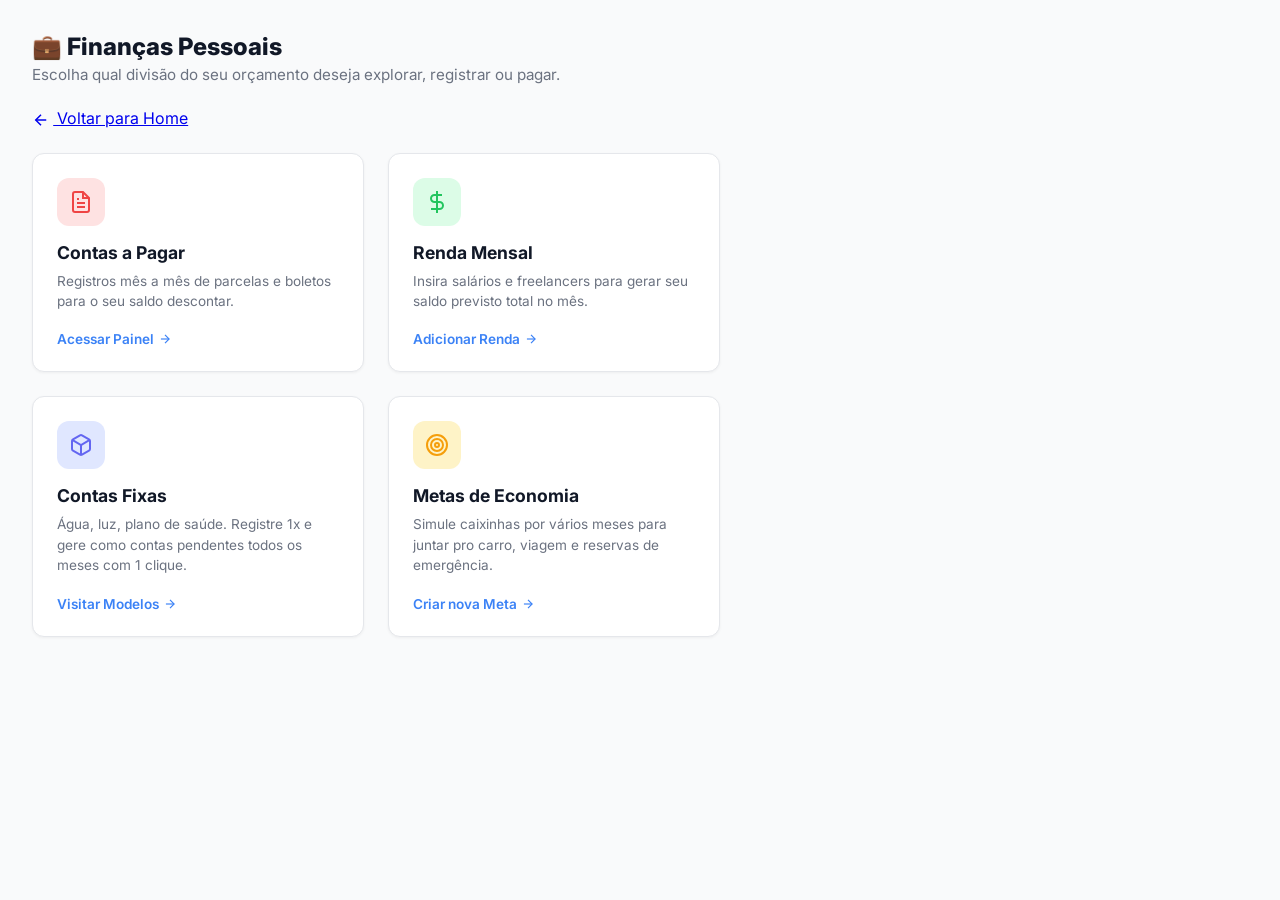
==== src/financas/index.html @ 258ad8d7 "fix: corrige navegacao, ajuda, css quebrado e identidade visual do app" ====
<!DOCTYPE html>
<html lang="pt-BR">
<head>
  <meta charset="UTF-8" />
  <meta name="viewport" content="width=device-width, initial-scale=1.0" />
  <title>Hub de Finanças — Finança Fácil</title>
  <link rel="stylesheet" href="../dashboard/dashboard.css" />
  <link rel="stylesheet" href="index.css" />
  <link rel="stylesheet" href="../onboarding/onboarding.css" />
</head>
<body>

  <header class="page-header" style="margin: 2rem;">
    <h1 class="page-title">💼 Finanças Pessoais</h1>
    <p class="page-subtitle">Escolha qual divisão do seu orçamento deseja explorar, registrar ou pagar.</p>
    
    <div style="margin-top: 1.5rem; display:flex; align-items:center;">
      <a href="../dashboard/dashboard.html" class="btn-back" style="margin-right:1rem;">
        <svg viewBox="0 0 24 24" fill="none" stroke="currentColor" stroke-width="2">
          <line x1="19" y1="12" x2="5" y2="12"></line><polyline points="12 19 5 12 12 5"></polyline>
        </svg>
        Voltar para Home
      </a>
      <!-- Podemos injetar context aqui se quiser depois, mas não é crucial no hub -->
    </div>

    <!-- Cards Hub -->
    <div class="hub-grid">
      
      <!-- Contas Pendentes -->
      <a href="contas/contas.html" class="hub-card">
        <div class="hub-card-icon icon-contas">
          <svg viewBox="0 0 24 24" fill="none" stroke="currentColor" stroke-width="2">
            <path d="M14 2H6a2 2 0 0 0-2 2v16a2 2 0 0 0 2 2h12a2 2 0 0 0 2-2V8z"></path>
            <polyline points="14 2 14 8 20 8"></polyline>
            <line x1="16" y1="13" x2="8" y2="13"></line>
            <line x1="16" y1="17" x2="8" y2="17"></line>
            <polyline points="10 9 9 9 8 9"></polyline>
          </svg>
        </div>
        <h3 class="hub-card-title">Contas a Pagar</h3>
        <p class="hub-card-desc">Registros mês a mês de parcelas e boletos para o seu saldo descontar.</p>
        <span class="hub-card-action">Acessar Painel <svg width="14" height="14" viewBox="0 0 24 24" fill="none" stroke="currentColor" stroke-width="2"><line x1="5" y1="12" x2="19" y2="12"></line><polyline points="12 5 19 12 12 19"></polyline></svg></span>
      </a>

      <!-- Renda -->
      <a href="renda/renda.html" class="hub-card">
        <div class="hub-card-icon icon-renda">
          <svg viewBox="0 0 24 24" fill="none" stroke="currentColor" stroke-width="2">
            <line x1="12" y1="1" x2="12" y2="23"></line>
            <path d="M17 5H9.5a3.5 3.5 0 0 0 0 7h5a3.5 3.5 0 0 1 0 7H6"></path>
          </svg>
        </div>
        <h3 class="hub-card-title">Renda Mensal</h3>
        <p class="hub-card-desc">Insira salários e freelancers para gerar seu saldo previsto total no mês.</p>
        <span class="hub-card-action">Adicionar Renda <svg width="14" height="14" viewBox="0 0 24 24" fill="none" stroke="currentColor" stroke-width="2"><line x1="5" y1="12" x2="19" y2="12"></line><polyline points="12 5 19 12 12 19"></polyline></svg></span>
      </a>

      <!-- Contas Fixas -->
      <a href="contas-fixas/contas-fixas.html" class="hub-card">
        <div class="hub-card-icon icon-fixas">
          <svg viewBox="0 0 24 24" fill="none" stroke="currentColor" stroke-width="2">
            <path d="M21 16V8a2 2 0 0 0-1-1.73l-7-4a2 2 0 0 0-2 0l-7 4A2 2 0 0 0 3 8v8a2 2 0 0 0 1 1.73l7 4a2 2 0 0 0 2 0l7-4A2 2 0 0 0 21 16z"></path>
            <polyline points="3.27 6.96 12 12.01 20.73 6.96"></polyline>
            <line x1="12" y1="22.08" x2="12" y2="12"></line>
          </svg>
        </div>
        <h3 class="hub-card-title">Contas Fixas</h3>
        <p class="hub-card-desc">Água, luz, plano de saúde. Registre 1x e gere como contas pendentes todos os meses com 1 clique.</p>
        <span class="hub-card-action">Visitar Modelos <svg width="14" height="14" viewBox="0 0 24 24" fill="none" stroke="currentColor" stroke-width="2"><line x1="5" y1="12" x2="19" y2="12"></line><polyline points="12 5 19 12 12 19"></polyline></svg></span>
      </a>

      <!-- Metas -->
      <a href="metas/metas.html" class="hub-card">
        <div class="hub-card-icon icon-metas">
          <svg viewBox="0 0 24 24" fill="none" stroke="currentColor" stroke-width="2">
            <circle cx="12" cy="12" r="10"></circle>
            <circle cx="12" cy="12" r="6"></circle>
            <circle cx="12" cy="12" r="2"></circle>
          </svg>
        </div>
        <h3 class="hub-card-title">Metas de Economia</h3>
        <p class="hub-card-desc">Simule caixinhas por vários meses para juntar pro carro, viagem e reservas de emergência.</p>
        <span class="hub-card-action">Criar nova Meta <svg width="14" height="14" viewBox="0 0 24 24" fill="none" stroke="currentColor" stroke-width="2"><line x1="5" y1="12" x2="19" y2="12"></line><polyline points="12 5 19 12 12 19"></polyline></svg></span>
      </a>

    </div>
  </header>

</body>
</html>
---- src/dashboard/dashboard.css ----
/* ============================================================
   dashboard.css — Estilo do Dashboard Principal
   Finança Fácil | src/dashboard/dashboard.css
   ============================================================ */

@import url('https://fonts.googleapis.com/css2?family=Inter:wght@300;400;500;600;700;800&display=swap');

/* ── Reset e variáveis ───────────────────────────────────────── */
*, *::before, *::after { box-sizing: border-box; margin: 0; padding: 0; }

:root {
  --green-50:   #f0fdf4;
  --green-100:  #dcfce7;
  --green-200:  #bbf7d0;
  --green-400:  #4ade80;
  --green-500:  #22c55e;
  --green-600:  #16a34a;
  --green-700:  #15803d;
  --green-800:  #166534;

  --gray-50:    #f9fafb;
  --gray-100:   #f3f4f6;
  --gray-200:   #e5e7eb;
  --gray-300:   #d1d5db;
  --gray-400:   #9ca3af;
  --gray-500:   #6b7280;
  --gray-600:   #4b5563;
  --gray-700:   #374151;
  --gray-900:   #111827;

  --red-50:     #fef2f2;
  --red-400:    #f87171;
  --red-500:    #ef4444;
  --red-600:    #dc2626;

  --amber-50:   #fffbeb;
  --amber-400:  #fbbf24;
  --amber-500:  #f59e0b;

  --blue-50:    #eff6ff;
  --blue-500:   #3b82f6;
  --blue-600:   #2563eb;

  --sidebar-w:  240px;
  --topbar-h:   64px;
  --radius-md:  12px;
  --radius-lg:  18px;
  --radius-xl:  24px;
  --shadow-sm:  0 1px 3px rgba(0,0,0,.07), 0 1px 2px rgba(0,0,0,.05);
  --shadow-md:  0 4px 16px rgba(0,0,0,.08);
  --shadow-lg:  0 10px 36px rgba(0,0,0,.10);
  --transition: 200ms cubic-bezier(.4,0,.2,1);
}

html, body { height: 100%; }

body {
  font-family: 'Inter', system-ui, sans-serif;
  background: var(--gray-50);
  color: var(--gray-900);
  -webkit-font-smoothing: antialiased;
  display: flex;
  min-height: 100vh;
}

/* ── Sidebar ─────────────────────────────────────────────────── */
.sidebar {
  width: var(--sidebar-w);
  background: #fff;
  border-right: 1px solid var(--gray-200);
  display: flex;
  flex-direction: column;
  position: fixed;
  top: 0; left: 0;
  height: 100vh;
  z-index: 100;
  transition: transform var(--transition);
  box-shadow: var(--shadow-md);
}

.sidebar-brand {
  display: flex;
  align-items: center;
  gap: .75rem;
  padding: 1.4rem 1.2rem;
  border-bottom: 1px solid var(--gray-100);
}

.brand-icon {
  width: 40px; height: 40px;
  display: flex; align-items: center; justify-content: center;
  flex-shrink: 0;
}

.brand-icon svg { width: 32px; height: 32px; }

.brand-name {
  font-size: .95rem;
  font-weight: 700;
  color: var(--gray-900);
  line-height: 1.2;
}

.brand-name span {
  display: block;
  font-size: .72rem;
  font-weight: 400;
  color: var(--gray-400);
}

/* Nav links */
.sidebar-nav {
  flex: 1;
  padding: 1rem .75rem;
  display: flex;
  flex-direction: column;
  gap: .2rem;
  overflow-y: auto;
}

.nav-link {
  display: flex;
  align-items: center;
  gap: .75rem;
  padding: .7rem .9rem;
  border-radius: var(--radius-md);
  text-decoration: none;
  color: var(--gray-600);
  font-size: .88rem;
  font-weight: 500;
  transition: background var(--transition), color var(--transition);
  cursor: pointer;
  border: none;
  background: none;
  width: 100%;
  text-align: left;
}

.nav-link svg {
  width: 19px; height: 19px;
  stroke: currentColor;
  flex-shrink: 0;
}

.nav-link:hover,
.nav-link:focus-visible {
  background: var(--green-50);
  color: var(--green-700);
  outline: none;
}

.nav-link.active {
  background: linear-gradient(135deg, var(--green-50), var(--green-100));
  color: var(--green-700);
  font-weight: 600;
}

.nav-link.active svg { stroke: var(--green-600); }

.nav-divider {
  height: 1px;
  background: var(--gray-100);
  margin: .5rem 0;
}

.nav-link.danger { color: var(--red-500); }
.nav-link.danger:hover { background: var(--red-50); color: var(--red-600); }

/* Sidebar footer (usuário) */
.sidebar-footer {
  padding: 1rem 1.2rem;
  border-top: 1px solid var(--gray-100);
  display: flex;
  align-items: center;
  gap: .7rem;
}

.user-avatar {
  width: 36px; height: 36px;
  border-radius: 50%;
  background: linear-gradient(135deg, var(--green-400), var(--green-600));
  display: flex; align-items: center; justify-content: center;
  font-size: .9rem;
  font-weight: 700;
  color: #fff;
  flex-shrink: 0;
}

.user-info { overflow: hidden; }
.user-name {
  font-size: .82rem;
  font-weight: 600;
  color: var(--gray-900);
  white-space: nowrap;
  overflow: hidden;
  text-overflow: ellipsis;
}
.user-email {
  font-size: .72rem;
  color: var(--gray-400);
  white-space: nowrap;
  overflow: hidden;
  text-overflow: ellipsis;
}

/* ── Topbar mobile ───────────────────────────────────────────── */
.topbar {
  display: none;
  position: fixed;
  top: 0; left: 0; right: 0;
  height: var(--topbar-h);
  background: #fff;
  border-bottom: 1px solid var(--gray-200);
  align-items: center;
  padding: 0 1rem;
  gap: .75rem;
  z-index: 200;
  box-shadow: var(--shadow-sm);
}

.btn-menu {
  background: none;
  border: none;
  cursor: pointer;
  padding: .4rem;
  border-radius: 8px;
  display: flex;
  align-items: center;
  color: var(--gray-700);
  transition: background var(--transition);
}
.btn-menu:hover { background: var(--gray-100); }
.btn-menu svg { width: 22px; height: 22px; stroke: currentColor; }

.topbar-brand {
  font-size: 1rem;
  font-weight: 700;
  color: var(--gray-900);
}

/* Overlay (mobile) */
.sidebar-overlay {
  display: none;
  position: fixed;
  inset: 0;
  background: rgba(0,0,0,.35);
  z-index: 99;
}
.sidebar-overlay.show { display: block; }

/* ── Main content ────────────────────────────────────────────── */
.main-content {
  flex: 1;
  margin-left: var(--sidebar-w);
  min-height: 100vh;
  display: flex;
  flex-direction: column;
}

.page-wrapper {
  flex: 1;
  padding: 2rem 2.2rem;
  max-width: 1100px;
  width: 100%;
  animation: fadeIn 350ms ease both;
}

@keyframes fadeIn {
  from { opacity: 0; transform: translateY(12px); }
  to   { opacity: 1; transform: translateY(0); }
}

/* ── Saudação ────────────────────────────────────────────────── */
.greeting-section {
  margin-bottom: 2rem;
}

.greeting-text {
  font-size: 1.7rem;
  font-weight: 800;
  color: var(--gray-900);
  letter-spacing: -.4px;
  line-height: 1.2;
}

.greeting-sub {
  font-size: .92rem;
  color: var(--gray-500);
  margin-top: .3rem;
}

.greeting-date {
  font-size: .82rem;
  color: var(--gray-400);
  margin-top: .15rem;
}

/* ── Grid de cards ───────────────────────────────────────────── */
.cards-grid {
  display: grid;
  grid-template-columns: repeat(auto-fit, minmax(300px, 1fr));
  gap: 1.25rem;
  margin-bottom: 1.5rem;
}

/* ── Card base ───────────────────────────────────────────────── */
.card {
  background: #fff;
  border-radius: var(--radius-lg);
  box-shadow: var(--shadow-sm);
  border: 1px solid var(--gray-100);
  padding: 1.5rem;
  transition: box-shadow var(--transition), transform var(--transition);
}

.card:hover {
  box-shadow: var(--shadow-md);
  transform: translateY(-2px);
}

.card-header {
  display: flex;
  align-items: center;
  justify-content: space-between;
  margin-bottom: 1.2rem;
}

.card-title {
  font-size: .82rem;
  font-weight: 600;
  color: var(--gray-500);
  text-transform: uppercase;
  letter-spacing: .6px;
}

.card-badge {
  font-size: .72rem;
  font-weight: 600;
  padding: .2rem .55rem;
  border-radius: var(--radius-xl);
  background: var(--green-50);
  color: var(--green-700);
  border: 1px solid var(--green-100);
}

/* ── Card Resumo do Mês ──────────────────────────────────────── */
.summary-rows {
  display: flex;
  flex-direction: column;
  gap: .85rem;
}

.summary-row {
  display: flex;
  align-items: center;
  justify-content: space-between;
  padding: .85rem 1rem;
  border-radius: var(--radius-md);
  background: var(--gray-50);
  transition: background var(--transition);
}

.summary-row:hover { background: var(--green-50); }

.summary-row-left {
  display: flex;
  align-items: center;
  gap: .65rem;
}

.summary-icon {
  width: 36px; height: 36px;
  border-radius: 10px;
  display: flex; align-items: center; justify-content: center;
  flex-shrink: 0;
}
.summary-icon svg { width: 18px; height: 18px; }

.summary-icon.red   { background: var(--red-50);   }
.summary-icon.red svg { stroke: var(--red-500); }
.summary-icon.green { background: var(--green-50); }
.summary-icon.green svg { stroke: var(--green-600); }
.summary-icon.blue  { background: var(--blue-50);  }
.summary-icon.blue svg { stroke: var(--blue-500); }

.summary-label {
  font-size: .83rem;
  color: var(--gray-600);
  font-weight: 500;
}

.summary-value {
  font-size: 1rem;
  font-weight: 700;
  color: var(--gray-900);
}

.summary-value.positive { color: var(--green-600); }
.summary-value.negative { color: var(--red-500); }

.summary-value.skeleton {
  width: 80px;
  height: 20px;
  border-radius: 6px;
  background: linear-gradient(90deg, var(--gray-100) 25%, var(--gray-200) 50%, var(--gray-100) 75%);
  background-size: 200% 100%;
  animation: shimmer 1.4s infinite;
}

@keyframes shimmer {
  0%   { background-position: 200% 0; }
  100% { background-position: -200% 0; }
}

/* ── Card Visão Geral do Ano ─────────────────────────────────── */
.year-overview {
  display: grid;
  grid-template-columns: 1fr 1fr;
  gap: .85rem;
}

.year-item {
  padding: 1rem;
  border-radius: var(--radius-md);
  display: flex;
  flex-direction: column;
  gap: .3rem;
}

.year-item.best  { background: var(--green-50); }
.year-item.worst { background: var(--red-50); }

.year-item-label {
  font-size: .74rem;
  font-weight: 600;
  text-transform: uppercase;
  letter-spacing: .5px;
}
.year-item.best  .year-item-label { color: var(--green-600); }
.year-item.worst .year-item-label { color: var(--red-500); }

.year-item-emoji { font-size: 1.4rem; }

.year-item-month {
  font-size: .95rem;
  font-weight: 700;
  color: var(--gray-900);
}

.year-item-value {
  font-size: .82rem;
  color: var(--gray-500);
}

/* ── Card placeholder ────────────────────────────────────────── */
.card-placeholder {
  color: var(--gray-400);
  font-size: .85rem;
  font-style: italic;
  padding: .5rem 0;
}

/* ── Seção de acesso rápido ──────────────────────────────────── */
.section-title {
  font-size: .92rem;
  font-weight: 700;
  color: var(--gray-700);
  margin-bottom: 1rem;
  display: flex;
  align-items: center;
  gap: .5rem;
}

.section-title svg {
  width: 16px; height: 16px;
  stroke: var(--green-500);
}

.quick-access {
  display: grid;
  grid-template-columns: repeat(auto-fit, minmax(140px, 1fr));
  gap: 1rem;
  margin-bottom: 2rem;
}

.quick-card {
  background: #fff;
  border: 1px solid var(--gray-200);
  border-radius: var(--radius-lg);
  padding: 1.2rem 1rem;
  text-decoration: none;
  display: flex;
  flex-direction: column;
  align-items: center;
  gap: .7rem;
  text-align: center;
  transition: border-color var(--transition), box-shadow var(--transition), transform var(--transition);
  cursor: pointer;
}

.quick-card:hover {
  border-color: var(--green-300);
  box-shadow: 0 4px 16px rgba(34,197,94,.12);
  transform: translateY(-3px);
}

.quick-icon {
  width: 48px; height: 48px;
  border-radius: 14px;
  display: flex; align-items: center; justify-content: center;
}
.quick-icon svg { width: 24px; height: 24px; }

.quick-icon.fin    { background: var(--green-50); }
.quick-icon.fin svg { stroke: var(--green-600); }
.quick-icon.emp    { background: var(--blue-50); }
.quick-icon.emp svg { stroke: var(--blue-600); }
.quick-icon.meta   { background: var(--amber-50); }
.quick-icon.meta svg { stroke: var(--amber-500); }
.quick-icon.rel    { background: var(--gray-100); }
.quick-icon.rel svg { stroke: var(--gray-600); }

.quick-label {
  font-size: .8rem;
  font-weight: 600;
  color: var(--gray-700);
}

/* ── Botão de ajuda (?) ──────────────────────────────────────── */
.btn-help {
  position: fixed;
  bottom: 1.75rem;
  right: 1.75rem;
  width: 48px; height: 48px;
  border-radius: 50%;
  background: linear-gradient(135deg, var(--green-500), var(--green-700));
  color: #fff;
  border: none;
  font-size: 1.2rem;
  font-weight: 700;
  cursor: pointer;
  box-shadow: 0 4px 16px rgba(34,197,94,.4);
  display: flex; align-items: center; justify-content: center;
  transition: transform var(--transition), box-shadow var(--transition);
  z-index: 50;
}

.btn-help:hover {
  transform: scale(1.1) translateY(-2px);
  box-shadow: 0 6px 24px rgba(34,197,94,.5);
}

.btn-help-tooltip {
  position: fixed;
  bottom: 5rem;
  right: 1.75rem;
  background: var(--gray-900);
  color: #fff;
  font-size: .78rem;
  font-weight: 500;
  padding: .45rem .85rem;
  border-radius: var(--radius-md);
  white-space: nowrap;
  opacity: 0;
  pointer-events: none;
  transform: translateY(6px);
  transition: opacity var(--transition), transform var(--transition);
}

.btn-help:hover + .btn-help-tooltip,
.btn-help:focus + .btn-help-tooltip {
  opacity: 1;
  transform: translateY(0);
}

/* ── Loading overlay ─────────────────────────────────────────── */
#loadingOverlay {
  position: fixed;
  inset: 0;
  background: #fff;
  display: flex;
  align-items: center;
  justify-content: center;
  flex-direction: column;
  gap: 1rem;
  z-index: 9999;
  transition: opacity .3s ease;
}

#loadingOverlay.hidden {
  opacity: 0;
  pointer-events: none;
}

.loading-spinner {
  width: 40px; height: 40px;
  border: 3px solid var(--green-100);
  border-top-color: var(--green-500);
  border-radius: 50%;
  animation: spin 700ms linear infinite;
}

@keyframes spin { to { transform: rotate(360deg); } }

.loading-text {
  font-size: .88rem;
  color: var(--gray-400);
  font-weight: 500;
}

/* ── Responsividade ──────────────────────────────────────────── */
@media (max-width: 768px) {
  .sidebar {
    transform: translateX(-100%);
  }

  .sidebar.open {
    transform: translateX(0);
  }

  .topbar { display: flex; }

  .main-content {
    margin-left: 0;
    padding-top: var(--topbar-h);
  }

  .page-wrapper {
    padding: 1.5rem 1rem;
  }

  .greeting-text { font-size: 1.4rem; }
  .cards-grid { grid-template-columns: 1fr; }
  .quick-access { grid-template-columns: repeat(2, 1fr); }
  .year-overview { grid-template-columns: 1fr; }

  .btn-help { bottom: 1.25rem; right: 1.25rem; }
}

@media (max-width: 400px) {
  .quick-access { grid-template-columns: 1fr 1fr; }
}
---- src/financas/index.css ----
/* ============================================================
   index.css — Menu Resumo Finanças Pessoais
   Finança Fácil | src/financas/index.css
   ============================================================ */

/* Reutilizando as variáveis globais que estão no dashboard ou auth, ou definindo o básico da malha */
.page-header { margin-bottom: 2rem; }
.page-title { font-size: 1.5rem; font-weight: 800; color: #111827; }
.page-subtitle { color: #6b7280; font-size: 0.95rem; margin-top: 0.25rem; }

.hub-grid {
  display: grid;
  grid-template-columns: repeat(auto-fit, minmax(250px, 1fr));
  gap: 1.5rem;
  margin-top: 1.5rem;
}

.hub-card {
  background: #ffffff;
  border: 1px solid #e5e7eb;
  border-radius: 12px;
  padding: 1.5rem;
  display: flex;
  flex-direction: column;
  transition: all 0.2s ease;
  text-decoration: none;
  box-shadow: 0 1px 3px rgba(0,0,0,0.05);
}

.hub-card:hover {
  transform: translateY(-2px);
  box-shadow: 0 10px 15px -3px rgba(0,0,0,0.1), 0 4px 6px -2px rgba(0,0,0,0.05);
  border-color: #3b82f6;
}

.hub-card-icon {
  width: 48px;
  height: 48px;
  border-radius: 12px;
  display: flex;
  align-items: center;
  justify-content: center;
  margin-bottom: 1rem;
}

.hub-card-icon svg {
  width: 24px;
  height: 24px;
}

.icon-contas { background: #fee2e2; color: #ef4444; }
.icon-renda { background: #dcfce7; color: #22c55e; }
.icon-fixas { background: #e0e7ff; color: #6366f1; }
.icon-metas { background: #fef3c7; color: #f59e0b; }

.hub-card-title {
  font-size: 1.1rem;
  font-weight: 700;
  color: #111827;
  margin-bottom: 0.5rem;
}

.hub-card-desc {
  font-size: 0.85rem;
  color: #6b7280;
  line-height: 1.5;
  flex: 1;
}

.hub-card-action {
  margin-top: 1.25rem;
  font-size: 0.85rem;
  font-weight: 600;
  color: #3b82f6;
  display: flex;
  align-items: center;
  gap: 0.25rem;
}

.hub-card:hover .hub-card-action {
  text-decoration: underline;
}
---- src/onboarding/onboarding.css ----
/* ============================================================
   onboarding.css — Dashboard Checklist, Modais Contextuais e Página de Ajuda
   Finança Fácil | src/onboarding/onboarding.css
   ============================================================ */

/* 1. Dashboard Checklist Card */
.ob-checklist-container {
  background: linear-gradient(135deg, var(--blue-50) 0%, #fff 100%);
  border: 1px solid var(--blue-200);
  border-radius: var(--radius-lg);
  padding: 1.5rem;
  margin-bottom: 2rem;
  box-shadow: var(--shadow-sm);
  position: relative;
  overflow: hidden;
}
.ob-checklist-header { display: flex; justify-content: space-between; align-items: center; margin-bottom: 1rem; }
.ob-checklist-title { font-size: 1.25rem; font-weight: 800; color: var(--gray-900); }
.ob-progress-wrap { margin-bottom: 1rem; }
.ob-progress-text { font-size: .85rem; font-weight: 600; color: var(--blue-600); margin-bottom: .4rem; }
.ob-progress-bg { height: 8px; background: var(--gray-200); border-radius: 4px; overflow: hidden; }
.ob-progress-fill { height: 100%; background: var(--blue-500); border-radius: 4px; transition: width 0.4s ease; }

.ob-list { list-style: none; padding: 0; display: grid; gap: .75rem; grid-template-columns: repeat(auto-fill, minmax(280px, 1fr)); }
.ob-item { 
  background: #fff; border: 1px solid var(--gray-200); border-radius: 8px; padding: .75rem 1rem;
  display: flex; align-items: center; justify-content: space-between; gap: 1rem;
}
.ob-item.done { border-color: var(--green-200); background: var(--green-50); }
.ob-item-info { display: flex; align-items: center; gap: .75rem; flex: 1; }
.ob-icon-wrapper { width: 32px; height: 32px; border-radius: 50%; display: flex; justify-content: center; align-items: center; background: var(--gray-100); color: var(--gray-500); flex-shrink: 0; }
.ob-item.done .ob-icon-wrapper { background: var(--green-100); color: var(--green-600); }
.ob-item-title { font-size: .9rem; font-weight: 600; color: var(--gray-800); }
.ob-item.done .ob-item-title { color: var(--green-700); text-decoration: line-through; }
.ob-action-link { font-size: .8rem; font-weight: 700; color: var(--blue-600); text-decoration: none; padding: .4rem .75rem; border: 1px auto; border-radius: 6px; background: var(--blue-50); white-space: nowrap; }
.ob-action-link:hover { background: var(--blue-100); }
.ob-item.done .ob-action-link { display: none; }

.ob-concluded-state { text-align: center; padding: 1rem 0; }
.ob-concluded-state h3 { font-size: 1.25rem; color: var(--green-600); margin-bottom: .5rem; }
.ob-concluded-state p { font-size: .9rem; color: var(--gray-600); margin-bottom: 1rem; }

/* 2. Global Tutorial Contextual Modal */
.ob-modal-overlay {
  display: none; position: fixed; z-index: 9999; inset: 0; background: rgba(0,0,0,0.5); backdrop-filter: blur(2px);
  justify-content: center; align-items: center; padding: 1rem;
}
.ob-modal-overlay.open { display: flex; }
.ob-modal-box {
  background: #fff; width: 100%; max-width: 480px; border-radius: var(--radius-lg); padding: 2rem;
  box-shadow: 0 10px 40px rgba(0,0,0,0.2); position: relative; overflow-y: auto; max-height: 90vh;
}
.ob-modal-close { position: absolute; top: 1.2rem; right: 1.2rem; background: none; border: none; font-size: 1.2rem; cursor: pointer; color: var(--gray-500); }
.ob-modal-title { font-size: 1.5rem; font-weight: 800; color: var(--gray-900); margin-bottom: .5rem; display: flex; align-items: center; gap: .5rem; }
.ob-modal-desc { font-size: .95rem; color: var(--gray-600); margin-bottom: 1.5rem; line-height: 1.5; }
.ob-modal-list { list-style: none; padding: 0; margin-bottom: 1.5rem; }
.ob-modal-list li { margin-bottom: .75rem; font-size: .9rem; color: var(--gray-800); position: relative; padding-left: 1.5rem; line-height: 1.4; }
.ob-modal-list li::before { content: "•"; color: var(--blue-500); font-weight: bold; position: absolute; left: 0; font-size: 1.2rem; top: -3px; }
.ob-modal-tip { background: var(--blue-50); border: 1px solid var(--blue-100); border-radius: 8px; padding: 1rem; font-size: .85rem; color: var(--blue-700); margin-bottom: 1.5rem; }

/* SVG Global Fixer para botões de voltar e globais sem scope */
.btn-back svg { width: 18px; height: 18px; margin-right: 0.2rem; vertical-align: middle; }
svg { max-width: 100%; }

/* Botão Contextual de Ajuda Floating */
.btn-floating-help {
  display: inline-flex; align-items: center; gap: .5rem; background: rgba(255,255,255,0.7);
  border: 1px solid var(--gray-200); padding: .4rem .75rem; border-radius: 20px; font-size: .8rem; font-weight: 700; color: var(--gray-600); cursor: pointer; backdrop-filter: blur(4px); box-shadow: var(--shadow-sm); text-decoration: none; margin-bottom: 1.5rem; vertical-align: middle;
}
.btn-floating-help:hover { background: #fff; color: var(--blue-600); border-color: var(--blue-200); }

/* 3. Central de Ajuda */
.hj-search-box { display: flex; align-items: center; background: #fff; border: 1px solid var(--gray-200); border-radius: 8px; padding: 0.5rem 1rem; margin-bottom: 2rem; box-shadow: var(--shadow-sm); }
.hj-search-box input { border: none; outline: none; flex: 1; font-size: 1rem; padding: .5rem; font-family: inherit; }
.hj-section { margin-bottom: 2.5rem; }
.hj-section-title { font-size: 1.2rem; font-weight: 800; color: var(--gray-900); margin-bottom: 1rem; border-bottom: 2px solid var(--gray-100); padding-bottom: .5rem; }
.hj-card-grid { display: grid; grid-template-columns: 1fr; gap: 1rem; }
.hj-card { background: #fff; border: 1px solid var(--gray-200); border-radius: var(--radius-lg); padding: 1.25rem; box-shadow: var(--shadow-sm); cursor: pointer; transition: all 0.2s; }
.hj-card:hover { border-color: var(--blue-300); background: var(--blue-50); }
.hj-card-title { font-weight: 700; font-size: 1rem; color: var(--gray-800); margin-bottom: .4rem; }
.hj-card-desc { font-size: .85rem; color: var(--gray-500); line-height: 1.4; }
.hj-card-content { display: none; margin-top: 1rem; padding-top: 1rem; border-top: 1px solid var(--gray-200); font-size: .9rem; color: var(--gray-700); line-height: 1.5; }
.hj-card.open { border-color: var(--blue-400); box-shadow: 0 4px 12px rgba(59,130,246,0.1); }
.hj-card.open .hj-card-content { display: block; }
@media (min-width: 600px) { .hj-card-grid { grid-template-columns: repeat(auto-fill, minmax(300px, 1fr)); } }
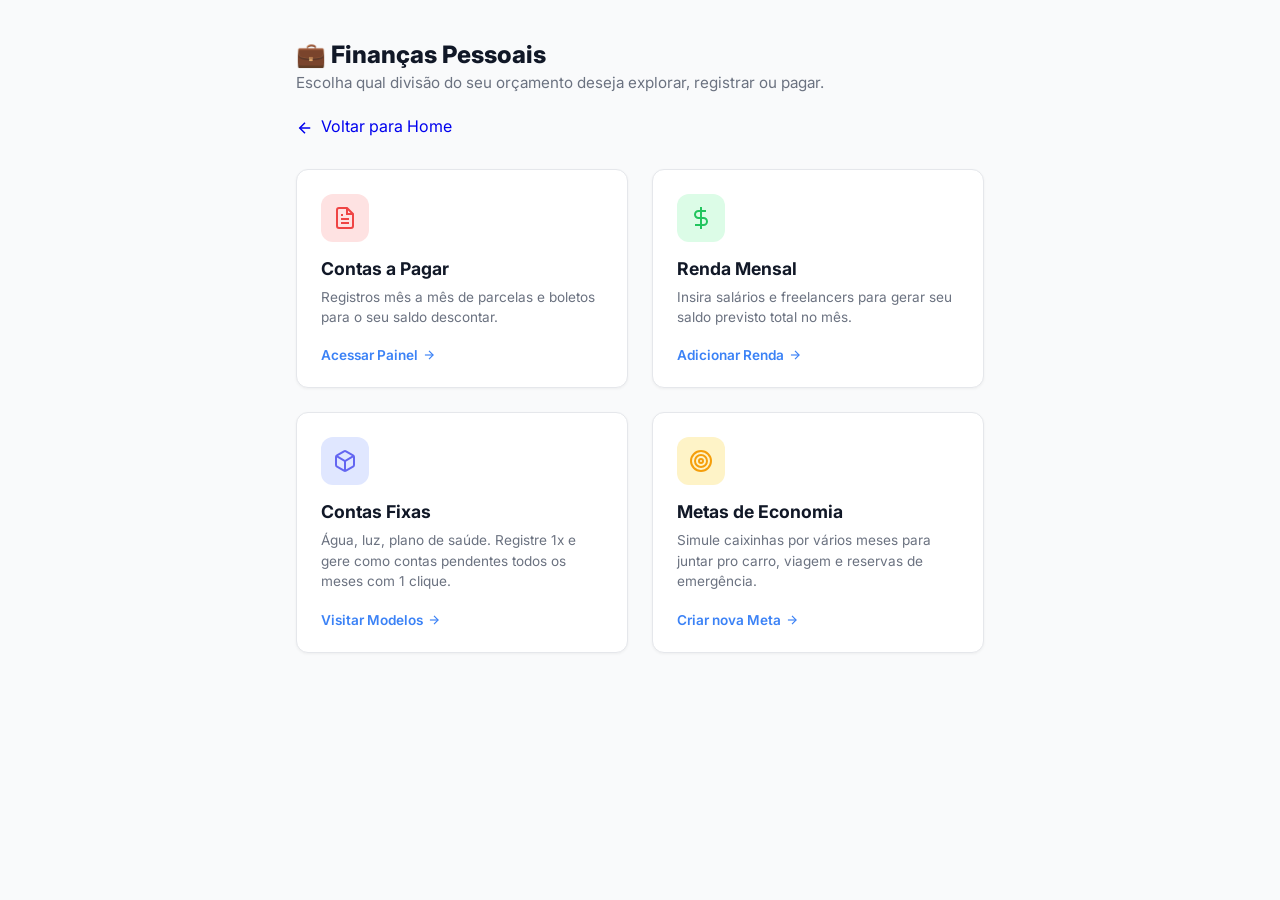
==== commit a918d23d: "fix: ajusta renda, centraliza hub de financas e corrige central de ajuda" ====
--- a/src/financas/index.html
+++ b/src/financas/index.html
@@ -10,19 +10,20 @@
 </head>
 <body>
 
-  <header class="page-header" style="margin: 2rem;">
-    <h1 class="page-title">💼 Finanças Pessoais</h1>
-    <p class="page-subtitle">Escolha qual divisão do seu orçamento deseja explorar, registrar ou pagar.</p>
-    
-    <div style="margin-top: 1.5rem; display:flex; align-items:center;">
-      <a href="../dashboard/dashboard.html" class="btn-back" style="margin-right:1rem;">
-        <svg viewBox="0 0 24 24" fill="none" stroke="currentColor" stroke-width="2">
-          <line x1="19" y1="12" x2="5" y2="12"></line><polyline points="12 19 5 12 12 5"></polyline>
-        </svg>
-        Voltar para Home
-      </a>
-      <!-- Podemos injetar context aqui se quiser depois, mas não é crucial no hub -->
-    </div>
+  <main style="max-width: 1000px; margin: 0 auto; padding: 2.5rem 1rem;">
+    <header class="page-header">
+      <h1 class="page-title">💼 Finanças Pessoais</h1>
+      <p class="page-subtitle">Escolha qual divisão do seu orçamento deseja explorar, registrar ou pagar.</p>
+      
+      <div style="margin-top: 1.5rem; display:flex; align-items:center;">
+        <a href="../dashboard/dashboard.html" class="btn-back" style="text-decoration:none;">
+          <svg viewBox="0 0 24 24" fill="none" stroke="currentColor" stroke-width="2">
+            <line x1="19" y1="12" x2="5" y2="12"></line><polyline points="12 19 5 12 12 5"></polyline>
+          </svg>
+          Voltar para Home
+        </a>
+      </div>
+    </header>
 
     <!-- Cards Hub -->
     <div class="hub-grid">
@@ -85,7 +86,7 @@
       </a>
 
     </div>
-  </header>
+  </main>
 
 </body>
 </html>
